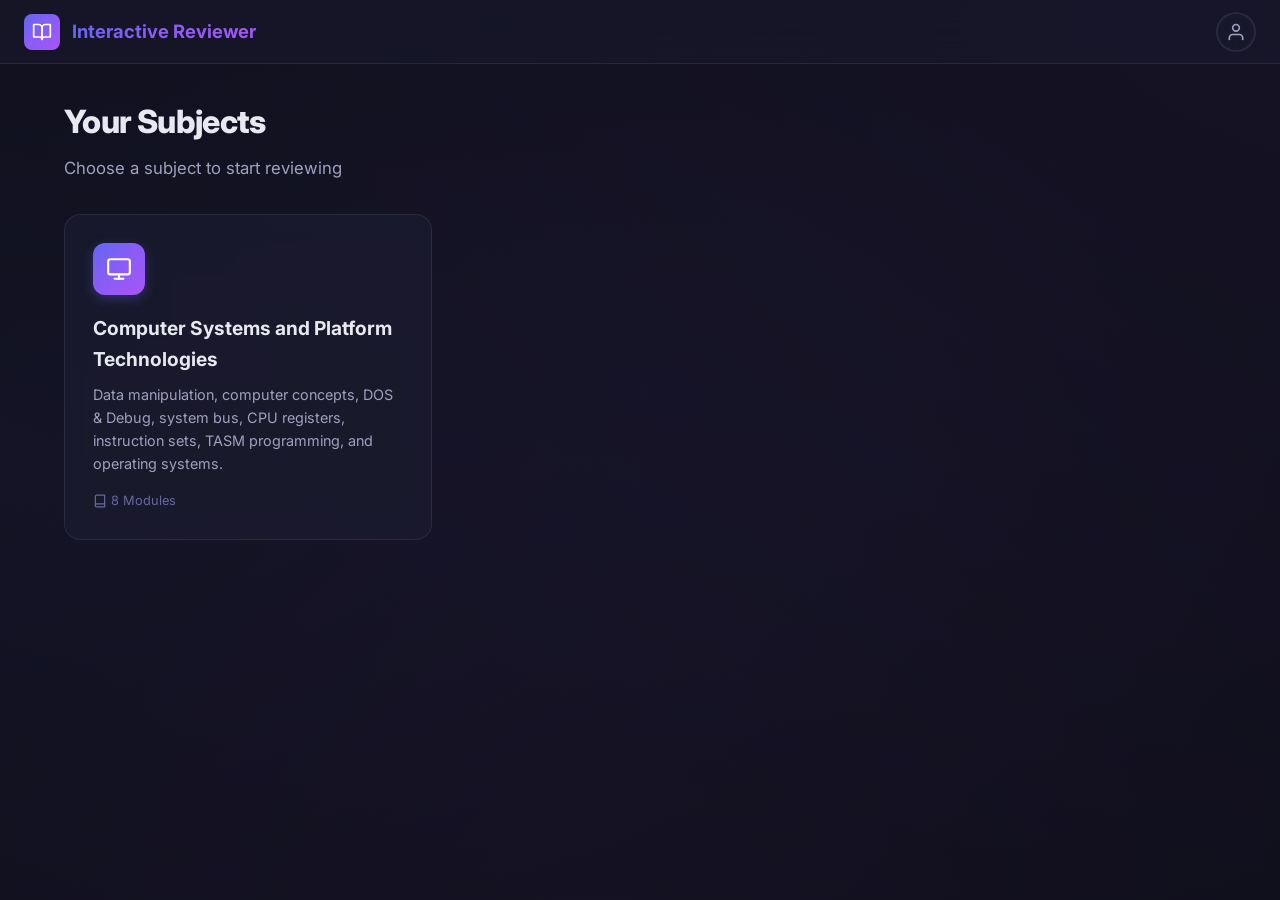
==== index.html @ 827eae52 "Interactive Reviewer - CSPT with 230 questions, profile menu, and theme customization" ====
<!DOCTYPE html>
<html lang="en" data-theme="dark">
<head>
  <meta charset="UTF-8" />
  <meta name="viewport" content="width=device-width, initial-scale=1.0" />
  <meta name="description" content="Interactive Reviewer — Study smarter with organized modules, practice challenges, and instant answer keys." />
  <title>Interactive Reviewer</title>
  <link rel="stylesheet" href="css/styles.css" />
</head>
<body>

  <!-- Header -->
  <header class="header">
    <div class="header-left">
      <div class="header-logo">
        <svg xmlns="http://www.w3.org/2000/svg" viewBox="0 0 24 24" fill="none" stroke="currentColor" stroke-width="2" stroke-linecap="round" stroke-linejoin="round">
          <path d="M2 3h6a4 4 0 0 1 4 4v14a3 3 0 0 0-3-3H2z"/>
          <path d="M22 3h-6a4 4 0 0 0-4 4v14a3 3 0 0 1 3-3h7z"/>
        </svg>
      </div>
      <span class="header-title">Interactive Reviewer</span>
    </div>
    <div class="header-right">
      <div class="profile-menu" id="profileMenu">
        <button class="profile-btn" id="profileBtn" aria-label="Profile settings">
          <svg xmlns="http://www.w3.org/2000/svg" viewBox="0 0 24 24" fill="none" stroke="currentColor" stroke-width="2" stroke-linecap="round" stroke-linejoin="round">
            <path d="M20 21v-2a4 4 0 0 0-4-4H8a4 4 0 0 0-4 4v2"/>
            <circle cx="12" cy="7" r="4"/>
          </svg>
        </button>
        <div class="profile-dropdown" id="profileDropdown">
          <div class="dropdown-section">
            <div class="dropdown-label">Appearance</div>
            <div class="theme-row">
              <span class="theme-row-label">
                <svg xmlns="http://www.w3.org/2000/svg" viewBox="0 0 24 24" fill="none" stroke="currentColor" stroke-width="2" stroke-linecap="round" stroke-linejoin="round"><path d="M21 12.79A9 9 0 1 1 11.21 3 7 7 0 0 0 21 12.79z"/></svg>
                Dark Mode
              </span>
              <button class="theme-toggle" id="themeToggle" aria-label="Toggle dark mode">
                <svg class="theme-toggle-icon sun-icon" xmlns="http://www.w3.org/2000/svg" viewBox="0 0 24 24" fill="currentColor"><path d="M12 2a1 1 0 011 1v1a1 1 0 11-2 0V3a1 1 0 011-1zm0 16a1 1 0 011 1v1a1 1 0 11-2 0v-1a1 1 0 011-1zm8.66-11a1 1 0 01-.37 1.37l-.86.5a1 1 0 11-1-1.73l.86-.5A1 1 0 0120.66 7zM5.57 15.86a1 1 0 01-.37 1.37l-.86.5a1 1 0 11-1-1.73l.86-.5a1 1 0 011.37.36zM22 12a1 1 0 01-1 1h-1a1 1 0 110-2h1a1 1 0 011 1zM4 12a1 1 0 01-1 1H2a1 1 0 110-2h1a1 1 0 011 1zm16.66 3a1 1 0 01-1.37.37l-.86-.5a1 1 0 111-1.73l.86.5a1 1 0 01.37 1.37zM5.57 8.14a1 1 0 01-1.37.37l-.86-.5a1 1 0 111-1.73l.86.5a1 1 0 01.37 1.36zM12 6a6 6 0 100 12 6 6 0 000-12z"/></svg>
                <svg class="theme-toggle-icon moon-icon" xmlns="http://www.w3.org/2000/svg" viewBox="0 0 24 24" fill="currentColor"><path d="M21.75 15.5a.75.75 0 01-.07 1.05 9.96 9.96 0 01-6.18 2.45c-5.52 0-10-4.48-10-10 0-3.31 1.61-6.24 4.09-8.07a.75.75 0 011.12.82A8.5 8.5 0 0019.43 14.4a.75.75 0 01.82.1l1.5 1z"/></svg>
              </button>
            </div>
          </div>
          <div class="dropdown-divider"></div>
          <div class="dropdown-section">
            <div class="dropdown-label">Accent Color</div>
            <div class="color-picker" id="colorPicker">
              <button class="color-swatch" data-color="indigo" title="Indigo" style="--swatch:#6366f1"></button>
              <button class="color-swatch" data-color="rose" title="Rose" style="--swatch:#f43f5e"></button>
              <button class="color-swatch" data-color="emerald" title="Emerald" style="--swatch:#10b981"></button>
              <button class="color-swatch" data-color="amber" title="Amber" style="--swatch:#f59e0b"></button>
              <button class="color-swatch" data-color="cyan" title="Cyan" style="--swatch:#06b6d4"></button>
              <button class="color-swatch" data-color="orange" title="Orange" style="--swatch:#f97316"></button>
              <button class="color-swatch" data-color="violet" title="Violet" style="--swatch:#8b5cf6"></button>
              <button class="color-swatch" data-color="fuchsia" title="Fuchsia" style="--swatch:#d946ef"></button>
            </div>
          </div>
        </div>
      </div>
    </div>
  </header>

  <!-- Main Content -->
  <main class="main-content">
    <div class="section-header">
      <h1>Your Subjects</h1>
      <p>Choose a subject to start reviewing</p>
    </div>

    <div class="subjects-grid" id="subjectsGrid">
      <!-- Subject cards rendered by JS -->
    </div>
  </main>

  <script src="js/app.js"></script>
</body>
</html>
---- css/styles.css ----
/* ===================================================
   Interactive Reviewer — Design System
   =================================================== */
@import url('https://fonts.googleapis.com/css2?family=Inter:wght@300;400;500;600;700;800&display=swap');

/* --- CSS Custom Properties --- */
:root {
  /* Colors - Light Mode */
  --bg-primary: #f0f2f5;
  --bg-secondary: #ffffff;
  --bg-card: rgba(255, 255, 255, 0.85);
  --bg-glass: rgba(255, 255, 255, 0.6);
  --bg-hover: rgba(99, 102, 241, 0.08);

  --text-primary: #1a1a2e;
  --text-secondary: #4a4a6a;
  --text-muted: #8888a4;
  --text-inverse: #ffffff;

  --accent-primary: #6366f1;
  --accent-secondary: #8b5cf6;
  --accent-gradient: linear-gradient(135deg, #6366f1, #8b5cf6, #a855f7);
  --accent-glow: rgba(99, 102, 241, 0.3);

  --success: #10b981;
  --success-bg: rgba(16, 185, 129, 0.12);
  --error: #ef4444;
  --error-bg: rgba(239, 68, 68, 0.12);
  --warning: #f59e0b;
  --warning-bg: rgba(245, 158, 11, 0.12);

  --border-color: rgba(0, 0, 0, 0.08);
  --shadow-sm: 0 1px 3px rgba(0, 0, 0, 0.06);
  --shadow-md: 0 4px 16px rgba(0, 0, 0, 0.08);
  --shadow-lg: 0 8px 32px rgba(0, 0, 0, 0.12);
  --shadow-glow: 0 0 30px rgba(99, 102, 241, 0.15);

  --radius-sm: 8px;
  --radius-md: 12px;
  --radius-lg: 16px;
  --radius-xl: 24px;
  --radius-full: 9999px;

  --transition-fast: 0.15s ease;
  --transition-base: 0.25s ease;
  --transition-slow: 0.4s cubic-bezier(0.16, 1, 0.3, 1);

  --font-family: 'Inter', -apple-system, BlinkMacSystemFont, sans-serif;
}

/* --- Dark Mode --- */
[data-theme="dark"] {
  --bg-primary: #0f0f1a;
  --bg-secondary: #1a1a2e;
  --bg-card: rgba(26, 26, 46, 0.85);
  --bg-glass: rgba(26, 26, 46, 0.6);
  --bg-hover: rgba(99, 102, 241, 0.15);

  --text-primary: #e8e8f0;
  --text-secondary: #a0a0c0;
  --text-muted: #6868a0;

  --accent-glow: rgba(99, 102, 241, 0.4);

  --border-color: rgba(255, 255, 255, 0.08);
  --shadow-sm: 0 1px 3px rgba(0, 0, 0, 0.2);
  --shadow-md: 0 4px 16px rgba(0, 0, 0, 0.3);
  --shadow-lg: 0 8px 32px rgba(0, 0, 0, 0.4);
  --shadow-glow: 0 0 40px rgba(99, 102, 241, 0.25);
}

/* --- Reset & Base --- */
*, *::before, *::after {
  margin: 0;
  padding: 0;
  box-sizing: border-box;
}

html {
  scroll-behavior: smooth;
  -webkit-text-size-adjust: 100%;
}

body {
  font-family: var(--font-family);
  background: var(--bg-primary);
  color: var(--text-primary);
  line-height: 1.6;
  min-height: 100vh;
  transition: background var(--transition-base), color var(--transition-base);
  overflow-x: hidden;
}

/* Background decoration */
body::before {
  content: '';
  position: fixed;
  top: -50%;
  left: -50%;
  width: 200%;
  height: 200%;
  background: radial-gradient(ellipse at 20% 50%, rgba(99, 102, 241, 0.06) 0%, transparent 50%),
              radial-gradient(ellipse at 80% 20%, rgba(139, 92, 246, 0.06) 0%, transparent 50%),
              radial-gradient(ellipse at 50% 80%, rgba(168, 85, 247, 0.04) 0%, transparent 50%);
  pointer-events: none;
  z-index: 0;
}

a { color: var(--accent-primary); text-decoration: none; }

/* --- Header & Navigation --- */
.header {
  position: sticky;
  top: 0;
  z-index: 100;
  background: var(--bg-glass);
  backdrop-filter: blur(20px);
  -webkit-backdrop-filter: blur(20px);
  border-bottom: 1px solid var(--border-color);
  padding: 0 24px;
  height: 64px;
  display: flex;
  align-items: center;
  justify-content: space-between;
}

.header-left {
  display: flex;
  align-items: center;
  gap: 12px;
}

.header-logo {
  width: 36px;
  height: 36px;
  background: var(--accent-gradient);
  border-radius: var(--radius-sm);
  display: flex;
  align-items: center;
  justify-content: center;
}

.header-logo svg { width: 20px; height: 20px; color: white; }

.header-title {
  font-size: 1.15rem;
  font-weight: 700;
  background: var(--accent-gradient);
  -webkit-background-clip: text;
  -webkit-text-fill-color: transparent;
  background-clip: text;
}

.header-right {
  display: flex;
  align-items: center;
  gap: 12px;
}

/* Back button */
.back-btn {
  display: flex;
  align-items: center;
  gap: 6px;
  padding: 8px 14px;
  border: 1px solid var(--border-color);
  border-radius: var(--radius-full);
  background: var(--bg-glass);
  color: var(--text-secondary);
  font-size: 0.85rem;
  font-weight: 500;
  cursor: pointer;
  transition: all var(--transition-fast);
}

.back-btn:hover {
  background: var(--bg-hover);
  color: var(--accent-primary);
  border-color: var(--accent-primary);
}

.back-btn svg { width: 16px; height: 16px; }

/* --- Profile Menu --- */
.profile-menu {
  position: relative;
}

.profile-btn {
  width: 40px;
  height: 40px;
  border-radius: 50%;
  border: 2px solid var(--border-color);
  background: var(--bg-glass);
  backdrop-filter: blur(10px);
  cursor: pointer;
  display: flex;
  align-items: center;
  justify-content: center;
  transition: all var(--transition-base);
  color: var(--text-secondary);
}

.profile-btn svg {
  width: 20px;
  height: 20px;
}

.profile-btn:hover {
  border-color: var(--accent-primary);
  color: var(--accent-primary);
  box-shadow: 0 0 0 4px var(--accent-glow);
}

.profile-menu.open .profile-btn {
  border-color: var(--accent-primary);
  background: rgba(99, 102, 241, 0.1);
  color: var(--accent-primary);
}

/* Profile Dropdown */
.profile-dropdown {
  position: absolute;
  top: calc(100% + 12px);
  right: 0;
  width: 280px;
  background: var(--bg-secondary);
  border: 1px solid var(--border-color);
  border-radius: var(--radius-lg);
  box-shadow: var(--shadow-lg);
  opacity: 0;
  visibility: hidden;
  transform: translateY(-8px) scale(0.96);
  transition: all 0.2s cubic-bezier(0.16, 1, 0.3, 1);
  z-index: 200;
  overflow: hidden;
}

.profile-menu.open .profile-dropdown {
  opacity: 1;
  visibility: visible;
  transform: translateY(0) scale(1);
}

.dropdown-section {
  padding: 16px 18px;
}

.dropdown-label {
  font-size: 0.7rem;
  font-weight: 700;
  text-transform: uppercase;
  letter-spacing: 0.08em;
  color: var(--text-muted);
  margin-bottom: 12px;
}

.dropdown-divider {
  height: 1px;
  background: var(--border-color);
}

/* Dark Mode Row */
.theme-row {
  display: flex;
  align-items: center;
  justify-content: space-between;
}

.theme-row-label {
  display: flex;
  align-items: center;
  gap: 10px;
  font-size: 0.9rem;
  font-weight: 500;
  color: var(--text-primary);
}

.theme-row-label svg {
  width: 18px;
  height: 18px;
  color: var(--accent-primary);
}

/* --- Dark Mode Toggle (inside dropdown) --- */
.theme-toggle {
  position: relative;
  width: 52px;
  height: 28px;
  background: var(--border-color);
  border-radius: var(--radius-full);
  border: none;
  cursor: pointer;
  transition: background var(--transition-base);
  display: flex;
  align-items: center;
  padding: 2px;
  flex-shrink: 0;
}

.theme-toggle::after {
  content: '';
  width: 24px;
  height: 24px;
  background: white;
  border-radius: 50%;
  transition: transform var(--transition-slow);
  box-shadow: 0 1px 4px rgba(0,0,0,0.15);
}

[data-theme="dark"] .theme-toggle {
  background: var(--accent-primary);
}

[data-theme="dark"] .theme-toggle::after {
  transform: translateX(24px);
}

.theme-toggle-icon {
  position: absolute;
  top: 50%;
  transform: translateY(-50%);
  width: 14px;
  height: 14px;
  transition: opacity var(--transition-base);
}

.theme-toggle .sun-icon { left: 6px; opacity: 1; color: #f59e0b; }
.theme-toggle .moon-icon { right: 6px; opacity: 0; color: white; }

[data-theme="dark"] .theme-toggle .sun-icon { opacity: 0; }
[data-theme="dark"] .theme-toggle .moon-icon { opacity: 1; }

/* --- Color Picker --- */
.color-picker {
  display: grid;
  grid-template-columns: repeat(4, 1fr);
  gap: 10px;
}

.color-swatch {
  width: 36px;
  height: 36px;
  border-radius: 50%;
  border: 3px solid transparent;
  background: var(--swatch);
  cursor: pointer;
  transition: all var(--transition-fast);
  position: relative;
  justify-self: center;
}

.color-swatch:hover {
  transform: scale(1.15);
  box-shadow: 0 0 12px var(--swatch);
}

.color-swatch.active {
  border-color: var(--text-primary);
  box-shadow: 0 0 0 3px var(--bg-secondary), 0 0 0 5px var(--swatch);
}

.color-swatch.active::after {
  content: '';
  position: absolute;
  top: 50%;
  left: 50%;
  transform: translate(-50%, -50%);
  width: 14px;
  height: 14px;
  background: white;
  border-radius: 50%;
  box-shadow: 0 1px 3px rgba(0,0,0,0.2);
}

/* --- Main Content --- */
.main-content {
  position: relative;
  z-index: 1;
  max-width: 1200px;
  margin: 0 auto;
  padding: 32px 24px 80px;
}

/* --- Section Headers --- */
.section-header {
  margin-bottom: 32px;
}

.section-header h1 {
  font-size: 2rem;
  font-weight: 800;
  letter-spacing: -0.02em;
  margin-bottom: 8px;
}

.section-header p {
  color: var(--text-secondary);
  font-size: 1.05rem;
}

/* --- Subject Cards (Homepage) --- */
.subjects-grid {
  display: grid;
  grid-template-columns: repeat(auto-fill, minmax(320px, 1fr));
  gap: 24px;
}

.subject-card {
  position: relative;
  background: var(--bg-card);
  backdrop-filter: blur(10px);
  border: 1px solid var(--border-color);
  border-radius: var(--radius-lg);
  padding: 28px;
  cursor: pointer;
  transition: all var(--transition-slow);
  overflow: hidden;
  text-decoration: none;
  color: inherit;
  display: block;
}

.subject-card::before {
  content: '';
  position: absolute;
  top: 0;
  left: 0;
  right: 0;
  height: 4px;
  background: var(--accent-gradient);
  opacity: 0;
  transition: opacity var(--transition-base);
}

.subject-card:hover {
  transform: translateY(-4px);
  box-shadow: var(--shadow-lg), var(--shadow-glow);
  border-color: rgba(99, 102, 241, 0.2);
}

.subject-card:hover::before { opacity: 1; }

.subject-card-icon {
  width: 52px;
  height: 52px;
  background: var(--accent-gradient);
  border-radius: var(--radius-md);
  display: flex;
  align-items: center;
  justify-content: center;
  margin-bottom: 18px;
  box-shadow: 0 4px 12px rgba(99, 102, 241, 0.3);
}

.subject-card-icon svg { width: 26px; height: 26px; color: white; }

.subject-card h3 {
  font-size: 1.2rem;
  font-weight: 700;
  margin-bottom: 8px;
}

.subject-card p {
  color: var(--text-secondary);
  font-size: 0.9rem;
  margin-bottom: 16px;
}

.subject-card-meta {
  display: flex;
  gap: 16px;
  font-size: 0.8rem;
  color: var(--text-muted);
}

.subject-card-meta span {
  display: flex;
  align-items: center;
  gap: 4px;
}

.subject-card-meta svg { width: 14px; height: 14px; }

/* --- Tab Navigation --- */
.tab-nav {
  display: flex;
  gap: 4px;
  background: var(--bg-glass);
  backdrop-filter: blur(10px);
  border: 1px solid var(--border-color);
  border-radius: var(--radius-full);
  padding: 4px;
  margin-bottom: 32px;
  width: fit-content;
}

.tab-btn {
  display: flex;
  align-items: center;
  gap: 8px;
  padding: 10px 20px;
  border: none;
  border-radius: var(--radius-full);
  background: transparent;
  color: var(--text-secondary);
  font-family: var(--font-family);
  font-size: 0.9rem;
  font-weight: 500;
  cursor: pointer;
  transition: all var(--transition-fast);
  white-space: nowrap;
}

.tab-btn svg { width: 18px; height: 18px; }

.tab-btn:hover {
  color: var(--text-primary);
  background: var(--bg-hover);
}

.tab-btn.active {
  background: var(--accent-gradient);
  color: white;
  box-shadow: 0 2px 12px rgba(99, 102, 241, 0.3);
}

/* --- Module Cards --- */
.module-grid {
  display: grid;
  grid-template-columns: repeat(auto-fill, minmax(280px, 1fr));
  gap: 16px;
}

.module-card {
  background: var(--bg-card);
  backdrop-filter: blur(10px);
  border: 1px solid var(--border-color);
  border-radius: var(--radius-md);
  padding: 22px;
  cursor: pointer;
  transition: all var(--transition-slow);
  display: flex;
  align-items: center;
  gap: 16px;
}

.module-card:hover {
  transform: translateY(-2px);
  box-shadow: var(--shadow-md);
  border-color: rgba(99, 102, 241, 0.2);
}

.module-card-number {
  width: 44px;
  height: 44px;
  background: var(--accent-gradient);
  border-radius: var(--radius-sm);
  display: flex;
  align-items: center;
  justify-content: center;
  font-weight: 700;
  color: white;
  font-size: 1.1rem;
  flex-shrink: 0;
}

.module-card-info h4 {
  font-size: 0.95rem;
  font-weight: 600;
  margin-bottom: 4px;
}

.module-card-info p {
  font-size: 0.8rem;
  color: var(--text-muted);
}

/* --- Reviewer Notes View --- */
.reviewer-content {
  animation: fadeSlideUp 0.4s ease;
}

.reviewer-back {
  display: inline-flex;
  align-items: center;
  gap: 6px;
  padding: 8px 16px;
  border: 1px solid var(--border-color);
  border-radius: var(--radius-full);
  background: var(--bg-glass);
  color: var(--text-secondary);
  font-size: 0.85rem;
  font-weight: 500;
  cursor: pointer;
  transition: all var(--transition-fast);
  margin-bottom: 24px;
}

.reviewer-back:hover {
  background: var(--bg-hover);
  color: var(--accent-primary);
}

.reviewer-back svg { width: 16px; height: 16px; }

.notes-section {
  background: var(--bg-card);
  backdrop-filter: blur(10px);
  border: 1px solid var(--border-color);
  border-radius: var(--radius-lg);
  padding: 28px;
  margin-bottom: 20px;
}

.notes-section h3 {
  font-size: 1.1rem;
  font-weight: 700;
  margin-bottom: 16px;
  display: flex;
  align-items: center;
  gap: 8px;
}

.notes-section h3 .badge {
  font-size: 0.7rem;
  font-weight: 600;
  padding: 2px 8px;
  border-radius: var(--radius-full);
  background: var(--accent-gradient);
  color: white;
}

.notes-list {
  list-style: none;
}

.notes-list li {
  position: relative;
  padding: 10px 0 10px 24px;
  color: var(--text-secondary);
  font-size: 0.92rem;
  border-bottom: 1px solid var(--border-color);
}

.notes-list li:last-child { border-bottom: none; }

.notes-list li::before {
  content: '';
  position: absolute;
  left: 0;
  top: 18px;
  width: 8px;
  height: 8px;
  background: var(--accent-primary);
  border-radius: 50%;
  opacity: 0.6;
}

.notes-list li strong {
  color: var(--text-primary);
  font-weight: 600;
}

/* --- Challenge / Quiz UI --- */
.challenge-setup {
  animation: fadeSlideUp 0.4s ease;
}

.mode-selector {
  display: flex;
  gap: 16px;
  margin-bottom: 24px;
  flex-wrap: wrap;
}

.mode-card {
  flex: 1;
  min-width: 220px;
  background: var(--bg-card);
  backdrop-filter: blur(10px);
  border: 2px solid var(--border-color);
  border-radius: var(--radius-lg);
  padding: 24px;
  cursor: pointer;
  transition: all var(--transition-slow);
  text-align: center;
}

.mode-card:hover {
  transform: translateY(-2px);
  box-shadow: var(--shadow-md);
}

.mode-card.selected {
  border-color: var(--accent-primary);
  box-shadow: var(--shadow-glow);
}

.mode-card-icon {
  width: 56px;
  height: 56px;
  margin: 0 auto 12px;
  border-radius: var(--radius-md);
  display: flex;
  align-items: center;
  justify-content: center;
  font-size: 1.8rem;
}

.mode-card.normal .mode-card-icon {
  background: var(--success-bg);
}

.mode-card.hell .mode-card-icon {
  background: var(--error-bg);
}

.mode-card h4 { font-weight: 700; font-size: 1.05rem; margin-bottom: 6px; }
.mode-card p { color: var(--text-muted); font-size: 0.82rem; }

/* Settings Panel */
.settings-panel {
  background: var(--bg-card);
  backdrop-filter: blur(10px);
  border: 1px solid var(--border-color);
  border-radius: var(--radius-lg);
  padding: 24px;
  margin-bottom: 24px;
}

.settings-panel h4 {
  font-size: 1rem;
  font-weight: 700;
  margin-bottom: 20px;
  display: flex;
  align-items: center;
  gap: 8px;
}

.settings-panel h4 svg { width: 20px; height: 20px; color: var(--accent-primary); }

.settings-group {
  margin-bottom: 20px;
}

.settings-group:last-child { margin-bottom: 0; }

.settings-group label {
  display: block;
  font-size: 0.85rem;
  font-weight: 600;
  color: var(--text-secondary);
  margin-bottom: 8px;
}

.settings-group select,
.settings-group input[type="number"] {
  width: 100%;
  padding: 10px 14px;
  border: 1px solid var(--border-color);
  border-radius: var(--radius-sm);
  background: var(--bg-secondary);
  color: var(--text-primary);
  font-family: var(--font-family);
  font-size: 0.9rem;
  transition: border-color var(--transition-fast);
}

.settings-group select:focus,
.settings-group input[type="number"]:focus {
  outline: none;
  border-color: var(--accent-primary);
  box-shadow: 0 0 0 3px var(--accent-glow);
}

.settings-row {
  display: grid;
  grid-template-columns: 1fr 1fr;
  gap: 16px;
}

/* Start Button */
.start-btn {
  width: 100%;
  padding: 14px 28px;
  background: var(--accent-gradient);
  color: white;
  border: none;
  border-radius: var(--radius-md);
  font-family: var(--font-family);
  font-size: 1rem;
  font-weight: 700;
  cursor: pointer;
  transition: all var(--transition-base);
  box-shadow: 0 4px 16px rgba(99, 102, 241, 0.3);
}

.start-btn:hover {
  transform: translateY(-2px);
  box-shadow: 0 6px 24px rgba(99, 102, 241, 0.4);
}

.start-btn:active { transform: translateY(0); }

/* Quiz Container */
.quiz-container {
  animation: fadeSlideUp 0.4s ease;
}

.quiz-header {
  display: flex;
  align-items: center;
  justify-content: space-between;
  margin-bottom: 24px;
  flex-wrap: wrap;
  gap: 12px;
}

.quiz-progress {
  display: flex;
  align-items: center;
  gap: 12px;
  font-size: 0.9rem;
  font-weight: 600;
  color: var(--text-secondary);
}

.progress-bar {
  width: 200px;
  height: 6px;
  background: var(--border-color);
  border-radius: var(--radius-full);
  overflow: hidden;
}

.progress-bar-fill {
  height: 100%;
  background: var(--accent-gradient);
  border-radius: var(--radius-full);
  transition: width var(--transition-slow);
}

.quiz-timer {
  display: flex;
  align-items: center;
  gap: 8px;
  padding: 8px 16px;
  background: var(--bg-card);
  border: 1px solid var(--border-color);
  border-radius: var(--radius-full);
  font-size: 0.9rem;
  font-weight: 600;
  font-variant-numeric: tabular-nums;
}

.quiz-timer svg { width: 16px; height: 16px; color: var(--accent-primary); }

.quiz-timer.warning { color: var(--warning); border-color: var(--warning); }
.quiz-timer.danger { color: var(--error); border-color: var(--error); animation: pulse 1s infinite; }

/* Question Card */
.question-card {
  background: var(--bg-card);
  backdrop-filter: blur(10px);
  border: 1px solid var(--border-color);
  border-radius: var(--radius-lg);
  padding: 32px;
  margin-bottom: 20px;
}

.question-type-badge {
  display: inline-block;
  padding: 4px 12px;
  background: var(--accent-gradient);
  color: white;
  border-radius: var(--radius-full);
  font-size: 0.72rem;
  font-weight: 600;
  text-transform: uppercase;
  letter-spacing: 0.05em;
  margin-bottom: 16px;
}

.question-text {
  font-size: 1.1rem;
  font-weight: 600;
  line-height: 1.7;
  margin-bottom: 24px;
}

/* Answer Options */
.options-list {
  display: flex;
  flex-direction: column;
  gap: 10px;
}

.option-btn {
  display: flex;
  align-items: center;
  gap: 14px;
  width: 100%;
  padding: 14px 18px;
  background: var(--bg-secondary);
  border: 2px solid var(--border-color);
  border-radius: var(--radius-md);
  text-align: left;
  cursor: pointer;
  font-family: var(--font-family);
  font-size: 0.95rem;
  color: var(--text-primary);
  transition: all var(--transition-fast);
}

.option-btn:hover {
  border-color: var(--accent-primary);
  background: var(--bg-hover);
}

.option-btn.selected {
  border-color: var(--accent-primary);
  background: rgba(99, 102, 241, 0.1);
}

.option-btn.correct {
  border-color: var(--success);
  background: var(--success-bg);
}

.option-btn.wrong {
  border-color: var(--error);
  background: var(--error-bg);
}

.option-letter {
  width: 32px;
  height: 32px;
  border-radius: 50%;
  border: 2px solid var(--border-color);
  display: flex;
  align-items: center;
  justify-content: center;
  font-weight: 700;
  font-size: 0.85rem;
  flex-shrink: 0;
  transition: all var(--transition-fast);
}

.option-btn.selected .option-letter {
  background: var(--accent-primary);
  color: white;
  border-color: var(--accent-primary);
}

.option-btn.correct .option-letter {
  background: var(--success);
  color: white;
  border-color: var(--success);
}

.option-btn.wrong .option-letter {
  background: var(--error);
  color: white;
  border-color: var(--error);
}

/* True/False buttons */
.tf-options {
  display: grid;
  grid-template-columns: 1fr 1fr;
  gap: 12px;
}

.tf-btn {
  padding: 18px;
  border: 2px solid var(--border-color);
  border-radius: var(--radius-md);
  background: var(--bg-secondary);
  font-family: var(--font-family);
  font-size: 1.1rem;
  font-weight: 700;
  cursor: pointer;
  transition: all var(--transition-fast);
  color: var(--text-primary);
}

.tf-btn:hover { border-color: var(--accent-primary); }
.tf-btn.selected { border-color: var(--accent-primary); background: rgba(99, 102, 241, 0.1); }
.tf-btn.correct { border-color: var(--success); background: var(--success-bg); }
.tf-btn.wrong { border-color: var(--error); background: var(--error-bg); }

/* Identification input */
.identification-input {
  width: 100%;
  padding: 14px 18px;
  border: 2px solid var(--border-color);
  border-radius: var(--radius-md);
  background: var(--bg-secondary);
  color: var(--text-primary);
  font-family: var(--font-family);
  font-size: 1rem;
  transition: border-color var(--transition-fast);
}

.identification-input:focus {
  outline: none;
  border-color: var(--accent-primary);
  box-shadow: 0 0 0 3px var(--accent-glow);
}

/* Explanation */
.explanation-box {
  margin-top: 20px;
  padding: 16px 20px;
  background: rgba(99, 102, 241, 0.06);
  border-left: 4px solid var(--accent-primary);
  border-radius: 0 var(--radius-sm) var(--radius-sm) 0;
  animation: fadeSlideUp 0.3s ease;
}

.explanation-box h5 {
  font-size: 0.82rem;
  font-weight: 700;
  color: var(--accent-primary);
  text-transform: uppercase;
  letter-spacing: 0.05em;
  margin-bottom: 6px;
}

.explanation-box p {
  font-size: 0.9rem;
  color: var(--text-secondary);
  line-height: 1.6;
}

/* Question Navigation */
.quiz-nav {
  display: flex;
  justify-content: space-between;
  align-items: center;
  gap: 12px;
  flex-wrap: wrap;
}

.quiz-nav-btn {
  display: flex;
  align-items: center;
  gap: 8px;
  padding: 10px 20px;
  border: 1px solid var(--border-color);
  border-radius: var(--radius-full);
  background: var(--bg-glass);
  color: var(--text-secondary);
  font-family: var(--font-family);
  font-size: 0.9rem;
  font-weight: 500;
  cursor: pointer;
  transition: all var(--transition-fast);
}

.quiz-nav-btn:hover:not(:disabled) {
  background: var(--bg-hover);
  color: var(--accent-primary);
  border-color: var(--accent-primary);
}

.quiz-nav-btn:disabled {
  opacity: 0.4;
  cursor: not-allowed;
}

.quiz-nav-btn svg { width: 16px; height: 16px; }

.quiz-nav-btn.submit-btn {
  background: var(--accent-gradient);
  color: white;
  border: none;
  box-shadow: 0 2px 12px rgba(99, 102, 241, 0.3);
}

.quiz-nav-btn.submit-btn:hover {
  transform: translateY(-1px);
  box-shadow: 0 4px 18px rgba(99, 102, 241, 0.4);
}

/* Question dots */
.question-dots {
  display: flex;
  gap: 6px;
  flex-wrap: wrap;
  justify-content: center;
}

.q-dot {
  width: 32px;
  height: 32px;
  border-radius: 50%;
  border: 2px solid var(--border-color);
  background: var(--bg-secondary);
  display: flex;
  align-items: center;
  justify-content: center;
  font-size: 0.72rem;
  font-weight: 700;
  cursor: pointer;
  transition: all var(--transition-fast);
  color: var(--text-muted);
}

.q-dot:hover { border-color: var(--accent-primary); color: var(--accent-primary); }
.q-dot.current { background: var(--accent-primary); color: white; border-color: var(--accent-primary); }
.q-dot.answered { background: rgba(99, 102, 241, 0.15); border-color: var(--accent-primary); color: var(--accent-primary); }
.q-dot.correct-dot { background: var(--success-bg); border-color: var(--success); color: var(--success); }
.q-dot.wrong-dot { background: var(--error-bg); border-color: var(--error); color: var(--error); }

/* --- Results Screen --- */
.results-container {
  animation: fadeSlideUp 0.5s ease;
  text-align: center;
}

.results-score-circle {
  width: 180px;
  height: 180px;
  margin: 0 auto 24px;
  position: relative;
}

.results-score-circle svg {
  width: 100%;
  height: 100%;
  transform: rotate(-90deg);
}

.results-score-circle circle {
  fill: none;
  stroke-width: 8;
}

.results-score-circle .bg-circle {
  stroke: var(--border-color);
}

.results-score-circle .score-circle {
  stroke: var(--accent-primary);
  stroke-dasharray: 502;
  stroke-dashoffset: 502;
  stroke-linecap: round;
  transition: stroke-dashoffset 1.5s cubic-bezier(0.16, 1, 0.3, 1);
}

.results-score-circle .score-text {
  position: absolute;
  top: 50%;
  left: 50%;
  transform: translate(-50%, -50%);
  font-size: 2.5rem;
  font-weight: 800;
}

.results-score-circle .score-label {
  position: absolute;
  top: 65%;
  left: 50%;
  transform: translateX(-50%);
  font-size: 0.8rem;
  color: var(--text-muted);
  font-weight: 500;
}

.results-message {
  font-size: 1.3rem;
  font-weight: 700;
  margin-bottom: 8px;
}

.results-sub {
  color: var(--text-secondary);
  font-size: 0.95rem;
  margin-bottom: 32px;
}

.results-stats {
  display: flex;
  justify-content: center;
  gap: 32px;
  margin-bottom: 32px;
}

.results-stat {
  text-align: center;
}

.results-stat-value {
  font-size: 1.5rem;
  font-weight: 800;
}

.results-stat-value.correct-val { color: var(--success); }
.results-stat-value.wrong-val { color: var(--error); }

.results-stat-label {
  font-size: 0.8rem;
  color: var(--text-muted);
  font-weight: 500;
}

.results-actions {
  display: flex;
  gap: 12px;
  justify-content: center;
  flex-wrap: wrap;
}

.results-btn {
  padding: 12px 24px;
  border-radius: var(--radius-full);
  font-family: var(--font-family);
  font-size: 0.9rem;
  font-weight: 600;
  cursor: pointer;
  transition: all var(--transition-fast);
}

.results-btn.primary {
  background: var(--accent-gradient);
  color: white;
  border: none;
  box-shadow: 0 2px 12px rgba(99, 102, 241, 0.3);
}

.results-btn.secondary {
  background: transparent;
  border: 1px solid var(--border-color);
  color: var(--text-secondary);
}

.results-btn:hover { transform: translateY(-2px); }

/* Results Review */
.results-review {
  margin-top: 40px;
  text-align: left;
}

.results-review h3 {
  font-size: 1.1rem;
  font-weight: 700;
  margin-bottom: 16px;
}

.review-item {
  background: var(--bg-card);
  border: 1px solid var(--border-color);
  border-radius: var(--radius-md);
  padding: 20px;
  margin-bottom: 12px;
}

.review-item.correct-review { border-left: 4px solid var(--success); }
.review-item.wrong-review { border-left: 4px solid var(--error); }

.review-item-question {
  font-weight: 600;
  margin-bottom: 8px;
}

.review-item-answer {
  font-size: 0.9rem;
  color: var(--text-secondary);
}

.review-item-answer span { font-weight: 600; }
.review-item-answer .user-ans { color: var(--error); }
.review-item-answer .correct-ans { color: var(--success); }

/* --- Answer Key --- */
.answer-key-container {
  animation: fadeSlideUp 0.4s ease;
}

.answer-key-controls {
  display: flex;
  justify-content: space-between;
  align-items: center;
  gap: 12px;
  margin-bottom: 24px;
  flex-wrap: wrap;
}

.view-mode-toggle {
  display: flex;
  gap: 4px;
  background: var(--bg-glass);
  border: 1px solid var(--border-color);
  border-radius: var(--radius-full);
  padding: 3px;
}

.view-mode-btn {
  padding: 8px 14px;
  border: none;
  border-radius: var(--radius-full);
  background: transparent;
  color: var(--text-secondary);
  font-family: var(--font-family);
  font-size: 0.82rem;
  font-weight: 500;
  cursor: pointer;
  transition: all var(--transition-fast);
}

.view-mode-btn:hover { color: var(--text-primary); }
.view-mode-btn.active { background: var(--accent-gradient); color: white; }

.search-bar {
  position: relative;
  flex: 1;
  min-width: 200px;
  max-width: 400px;
}

.search-bar input {
  width: 100%;
  padding: 10px 14px 10px 40px;
  border: 1px solid var(--border-color);
  border-radius: var(--radius-full);
  background: var(--bg-glass);
  color: var(--text-primary);
  font-family: var(--font-family);
  font-size: 0.9rem;
  transition: border-color var(--transition-fast);
}

.search-bar input:focus {
  outline: none;
  border-color: var(--accent-primary);
  box-shadow: 0 0 0 3px var(--accent-glow);
}

.search-bar svg {
  position: absolute;
  left: 14px;
  top: 50%;
  transform: translateY(-50%);
  width: 16px;
  height: 16px;
  color: var(--text-muted);
}

/* Card Flip */
.flip-card-container {
  display: flex;
  flex-direction: column;
  align-items: center;
  gap: 20px;
}

.flip-card {
  width: 100%;
  max-width: 500px;
  height: 300px;
  perspective: 1000px;
  cursor: pointer;
}

.flip-card-inner {
  position: relative;
  width: 100%;
  height: 100%;
  transition: transform 0.6s cubic-bezier(0.16, 1, 0.3, 1);
  transform-style: preserve-3d;
}

.flip-card.flipped .flip-card-inner {
  transform: rotateY(180deg);
}

.flip-card-front,
.flip-card-back {
  position: absolute;
  width: 100%;
  height: 100%;
  backface-visibility: hidden;
  background: var(--bg-card);
  backdrop-filter: blur(10px);
  border: 1px solid var(--border-color);
  border-radius: var(--radius-lg);
  display: flex;
  flex-direction: column;
  align-items: center;
  justify-content: center;
  padding: 32px;
  text-align: center;
}

.flip-card-back {
  transform: rotateY(180deg);
  background: linear-gradient(135deg, rgba(99, 102, 241, 0.05), rgba(139, 92, 246, 0.05));
}

.flip-card-label {
  font-size: 0.72rem;
  font-weight: 700;
  text-transform: uppercase;
  letter-spacing: 0.08em;
  color: var(--accent-primary);
  margin-bottom: 12px;
}

.flip-card-text {
  font-size: 1.05rem;
  font-weight: 500;
  line-height: 1.6;
}

.flip-card-hint {
  position: absolute;
  bottom: 16px;
  font-size: 0.75rem;
  color: var(--text-muted);
}

/* Show All View */
.qa-list {
  display: flex;
  flex-direction: column;
  gap: 12px;
}

.qa-item {
  background: var(--bg-card);
  border: 1px solid var(--border-color);
  border-radius: var(--radius-md);
  padding: 20px;
  transition: all var(--transition-fast);
}

.qa-item:hover { border-color: rgba(99, 102, 241, 0.2); }

.qa-item-q {
  font-weight: 600;
  margin-bottom: 10px;
  display: flex;
  gap: 8px;
}

.qa-item-q .q-num {
  color: var(--accent-primary);
  font-weight: 700;
  flex-shrink: 0;
}

.qa-item-a {
  padding-left: 28px;
  color: var(--text-secondary);
  font-size: 0.92rem;
}

.qa-item-a strong {
  color: var(--success);
}

/* --- Animations --- */
@keyframes fadeSlideUp {
  from { opacity: 0; transform: translateY(16px); }
  to { opacity: 1; transform: translateY(0); }
}

@keyframes pulse {
  0%, 100% { opacity: 1; }
  50% { opacity: 0.6; }
}

@keyframes spin {
  to { transform: rotate(360deg); }
}

/* --- Loading Spinner --- */
.loading-spinner {
  width: 40px;
  height: 40px;
  border: 3px solid var(--border-color);
  border-top-color: var(--accent-primary);
  border-radius: 50%;
  animation: spin 0.8s linear infinite;
  margin: 40px auto;
}

/* --- Empty / Placeholder States --- */
.empty-state {
  text-align: center;
  padding: 48px 24px;
  color: var(--text-muted);
}

.empty-state svg {
  width: 64px;
  height: 64px;
  margin-bottom: 16px;
  opacity: 0.4;
}

.empty-state h3 {
  font-size: 1.1rem;
  font-weight: 600;
  margin-bottom: 8px;
  color: var(--text-secondary);
}

/* --- Tab Content --- */
.tab-content { display: none; }
.tab-content.active { display: block; animation: fadeSlideUp 0.4s ease; }

/* --- Responsive --- */
@media (max-width: 768px) {
  .header { padding: 0 16px; height: 56px; }
  .header-title { font-size: 1rem; }
  .main-content { padding: 20px 16px 60px; }

  .section-header h1 { font-size: 1.5rem; }
  .section-header p { font-size: 0.9rem; }

  .subjects-grid { grid-template-columns: 1fr; }
  .module-grid { grid-template-columns: 1fr; }

  .tab-nav {
    width: 100%;
    overflow-x: auto;
    -webkit-overflow-scrolling: touch;
  }

  .tab-btn {
    padding: 8px 14px;
    font-size: 0.82rem;
  }

  .quiz-header { flex-direction: column; align-items: stretch; }
  .progress-bar { width: 100%; }

  .question-card { padding: 20px; }
  .question-text { font-size: 1rem; }
  .option-btn { padding: 12px 14px; font-size: 0.88rem; }

  .settings-row { grid-template-columns: 1fr; }
  .mode-selector { flex-direction: column; }

  .results-stats { gap: 20px; }
  .results-score-circle { width: 140px; height: 140px; }
  .results-score-circle .score-text { font-size: 2rem; }

  .answer-key-controls { flex-direction: column; align-items: stretch; }
  .search-bar { max-width: 100%; }

  .flip-card { height: 250px; }

  .profile-dropdown {
    width: calc(100vw - 32px);
    right: -8px;
  }
}

@media (max-width: 480px) {
  .header-title { display: none; }
  .tab-btn span { display: none; }
  .question-dots { gap: 4px; }
  .q-dot { width: 28px; height: 28px; font-size: 0.65rem; }
}
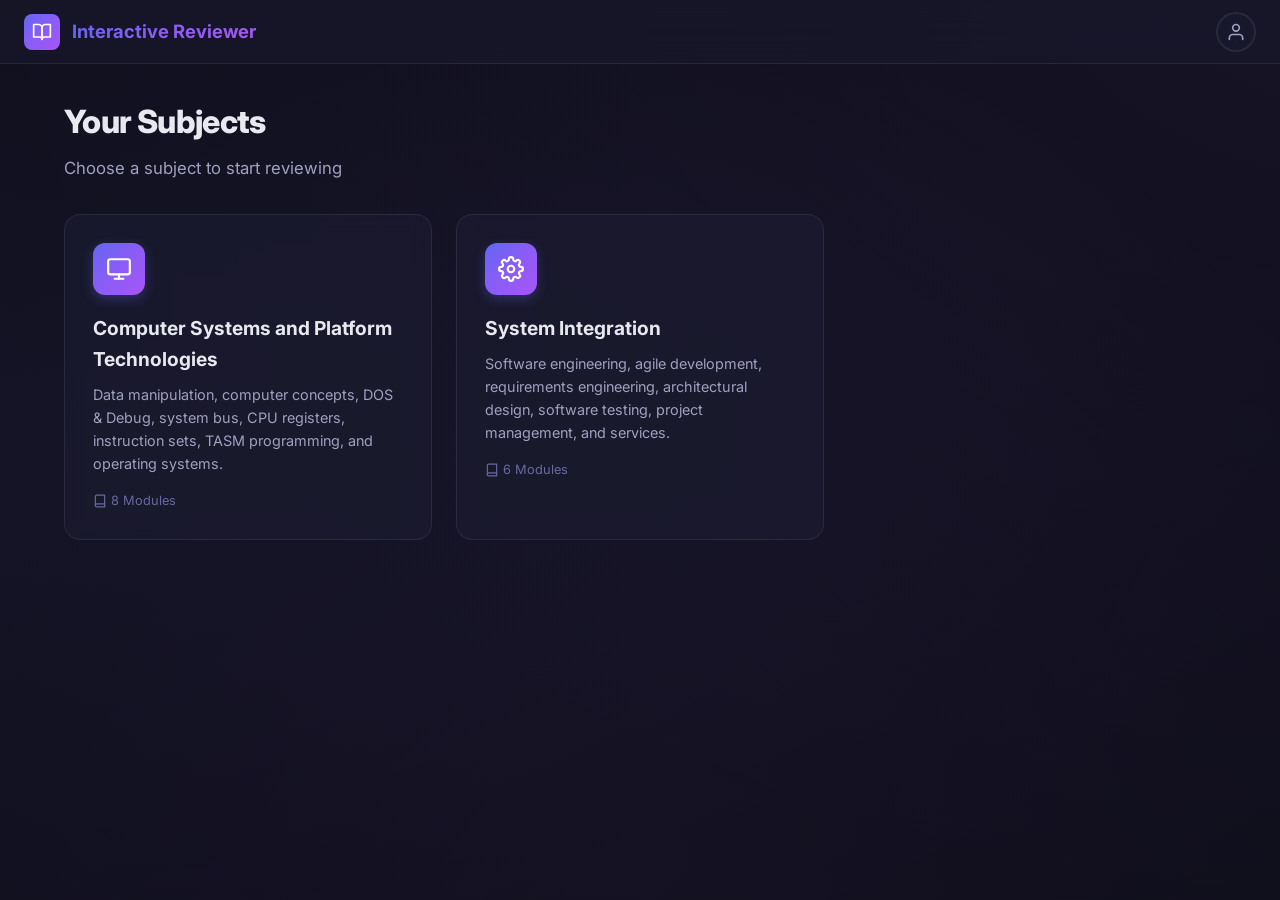
==== commit 5fff1b7f: "feat: Add System Integration subject (589 questions), What's New modal, multi-subject data registry" ====
--- a/index.html
+++ b/index.html
@@ -56,6 +56,13 @@
               <button class="color-swatch" data-color="fuchsia" title="Fuchsia" style="--swatch:#d946ef"></button>
             </div>
           </div>
+          <div class="dropdown-divider"></div>
+          <div class="dropdown-section">
+            <button class="dropdown-btn" onclick="showWhatsNew()">
+              <svg xmlns="http://www.w3.org/2000/svg" width="16" height="16" viewBox="0 0 24 24" fill="none" stroke="currentColor" stroke-width="2" stroke-linecap="round" stroke-linejoin="round"><path d="M12 20h9"/><path d="M16.5 3.5a2.121 2.121 0 1 1 3 3L7 19l-4 1 1-4L16.5 3.5z"/></svg>
+              What's New
+            </button>
+          </div>
         </div>
       </div>
     </div>
--- a/css/styles.css
+++ b/css/styles.css
@@ -1513,6 +1513,292 @@
 .tab-content { display: none; }
 .tab-content.active { display: block; animation: fadeSlideUp 0.4s ease; }
 
+/* --- Table Flag Challenge --- */
+.tf-special-card { border: 1px dashed var(--accent-primary) !important; }
+.tf-special-card:hover { border-style: solid !important; }
+
+.tf-table-wrapper {
+  overflow-x: auto;
+  -webkit-overflow-scrolling: touch;
+  border-radius: var(--radius-lg);
+  border: 1px solid var(--border-color);
+}
+
+.tf-table {
+  width: 100%;
+  border-collapse: collapse;
+  font-size: 0.85rem;
+  min-width: 600px;
+}
+
+.tf-table thead tr {
+  background: var(--accent-gradient);
+  color: white;
+}
+
+.tf-table thead th {
+  padding: 10px 8px;
+  text-align: center;
+  font-weight: 700;
+  font-size: 0.78rem;
+  letter-spacing: 0.04em;
+  white-space: nowrap;
+}
+
+.tf-table thead th:nth-child(1) { width: 36px; }
+.tf-table thead th:nth-child(2) { text-align: left; min-width: 140px; }
+.tf-table thead th:nth-child(3) { text-align: left; min-width: 120px; }
+.tf-table .flag-col { width: 48px; }
+
+.tf-table tbody tr {
+  border-bottom: 1px solid var(--border-color);
+  transition: background var(--transition-fast);
+}
+
+.tf-table tbody tr:nth-child(even) { background: rgba(255,255,255,0.02); }
+.tf-table tbody tr:hover { background: rgba(99,102,241,0.06); }
+
+.tf-table td {
+  padding: 8px 8px;
+  text-align: center;
+  vertical-align: middle;
+}
+
+.tf-table .step-num {
+  font-weight: 700;
+  color: var(--text-muted);
+  font-size: 0.8rem;
+}
+
+.tf-table .step-inst {
+  text-align: left;
+  font-family: 'Courier New', monospace;
+  font-weight: 600;
+  color: var(--text-primary);
+  font-size: 0.82rem;
+}
+
+.tf-table .step-dest {
+  text-align: left;
+  font-family: 'Courier New', monospace;
+  font-weight: 700;
+  color: var(--accent-primary);
+  font-size: 0.82rem;
+}
+
+/* Flag toggle button */
+.flag-toggle {
+  width: 32px;
+  height: 32px;
+  border-radius: 6px;
+  border: 2px solid var(--border-color);
+  background: var(--bg-secondary);
+  cursor: pointer;
+  font-weight: 800;
+  font-size: 0.85rem;
+  color: var(--text-muted);
+  transition: all var(--transition-fast);
+  display: inline-flex;
+  align-items: center;
+  justify-content: center;
+}
+
+.flag-toggle:hover {
+  border-color: var(--accent-primary);
+  background: rgba(99,102,241,0.1);
+}
+
+.flag-toggle.val-0 {
+  background: rgba(16, 185, 129, 0.12);
+  border-color: #10b981;
+  color: #10b981;
+}
+
+.flag-toggle.val-1 {
+  background: rgba(239, 68, 68, 0.12);
+  border-color: #ef4444;
+  color: #ef4444;
+}
+
+/* Flag states after submit */
+.flag-cell.flag-x {
+  color: var(--text-muted);
+  font-style: italic;
+  font-weight: 600;
+  font-size: 0.85rem;
+}
+
+.flag-cell.flag-correct {
+  background: rgba(16, 185, 129, 0.1);
+}
+
+.flag-cell.flag-correct .flag-user {
+  color: var(--success);
+  font-weight: 700;
+}
+
+.flag-cell.flag-wrong {
+  background: rgba(239, 68, 68, 0.1);
+}
+
+.flag-cell.flag-wrong .flag-user {
+  color: var(--error);
+  font-weight: 700;
+  text-decoration: line-through;
+}
+
+.flag-cell.flag-wrong .flag-answer {
+  display: block;
+  color: var(--success);
+  font-weight: 700;
+  font-size: 0.75rem;
+}
+
+/* Row results */
+.tf-table tbody tr.row-correct {
+  background: rgba(16, 185, 129, 0.05) !important;
+}
+
+.tf-table tbody tr.row-wrong {
+  background: rgba(239, 68, 68, 0.04) !important;
+}
+
+/* Results bar */
+.tf-results-bar {
+  text-align: center;
+  padding: 20px;
+  margin-top: 16px;
+  background: var(--bg-secondary);
+  border-radius: var(--radius-lg);
+  border: 1px solid var(--border-color);
+}
+
+.tf-score {
+  font-size: 1.3rem;
+  font-weight: 800;
+  color: var(--accent-primary);
+}
+
+/* --- Dropdown Button --- */
+.dropdown-btn {
+  width: 100%;
+  display: flex;
+  align-items: center;
+  gap: 10px;
+  padding: 10px 12px;
+  border: none;
+  background: none;
+  color: var(--text-primary);
+  font-size: 0.88rem;
+  font-weight: 500;
+  cursor: pointer;
+  border-radius: var(--radius-sm);
+  transition: background var(--transition-fast);
+}
+.dropdown-btn:hover {
+  background: rgba(255,255,255,0.06);
+}
+.dropdown-btn svg { flex-shrink: 0; }
+
+/* --- Modal --- */
+.modal-overlay {
+  position: fixed;
+  inset: 0;
+  background: rgba(0,0,0,0.6);
+  backdrop-filter: blur(4px);
+  display: flex;
+  align-items: center;
+  justify-content: center;
+  z-index: 2000;
+  animation: fadeSlideUp 0.3s ease;
+  padding: 20px;
+}
+.modal-content {
+  background: var(--bg-secondary);
+  border-radius: var(--radius-lg);
+  border: 1px solid var(--border-color);
+  width: 100%;
+  max-width: 520px;
+  max-height: 80vh;
+  display: flex;
+  flex-direction: column;
+  box-shadow: 0 20px 60px rgba(0,0,0,0.4);
+}
+.modal-header {
+  display: flex;
+  align-items: center;
+  justify-content: space-between;
+  padding: 20px 24px 16px;
+  border-bottom: 1px solid var(--border-color);
+}
+.modal-header h2 {
+  font-size: 1.2rem;
+  font-weight: 700;
+  color: var(--text-primary);
+}
+.modal-close {
+  background: none;
+  border: none;
+  color: var(--text-muted);
+  cursor: pointer;
+  padding: 4px;
+  border-radius: 6px;
+  transition: all var(--transition-fast);
+}
+.modal-close:hover { color: var(--text-primary); background: rgba(255,255,255,0.06); }
+.modal-body {
+  padding: 20px 24px;
+  overflow-y: auto;
+}
+
+/* --- What's New --- */
+.wn-release { margin-bottom: 24px; }
+.wn-release:last-child { margin-bottom: 0; }
+.wn-version-row {
+  display: flex;
+  align-items: center;
+  gap: 12px;
+  margin-bottom: 10px;
+}
+.wn-version {
+  font-weight: 800;
+  font-size: 1rem;
+  color: var(--accent-primary);
+  background: rgba(99,102,241,0.1);
+  padding: 2px 10px;
+  border-radius: 20px;
+}
+.wn-date {
+  font-size: 0.82rem;
+  color: var(--text-muted);
+}
+.wn-list {
+  list-style: none;
+  padding: 0;
+  margin: 0;
+}
+.wn-list li {
+  padding: 6px 0;
+  font-size: 0.88rem;
+  color: var(--text-secondary);
+  display: flex;
+  align-items: flex-start;
+  gap: 8px;
+}
+.wn-badge {
+  display: inline-block;
+  padding: 1px 7px;
+  border-radius: 4px;
+  font-size: 0.65rem;
+  font-weight: 800;
+  letter-spacing: 0.04em;
+  flex-shrink: 0;
+  margin-top: 2px;
+}
+.wn-new { background: rgba(16,185,129,0.15); color: #10b981; }
+.wn-fix { background: rgba(239,68,68,0.15); color: #ef4444; }
+.wn-improve { background: rgba(99,102,241,0.15); color: #6366f1; }
+
 /* --- Responsive --- */
 @media (max-width: 768px) {
   .header { padding: 0 16px; height: 56px; }
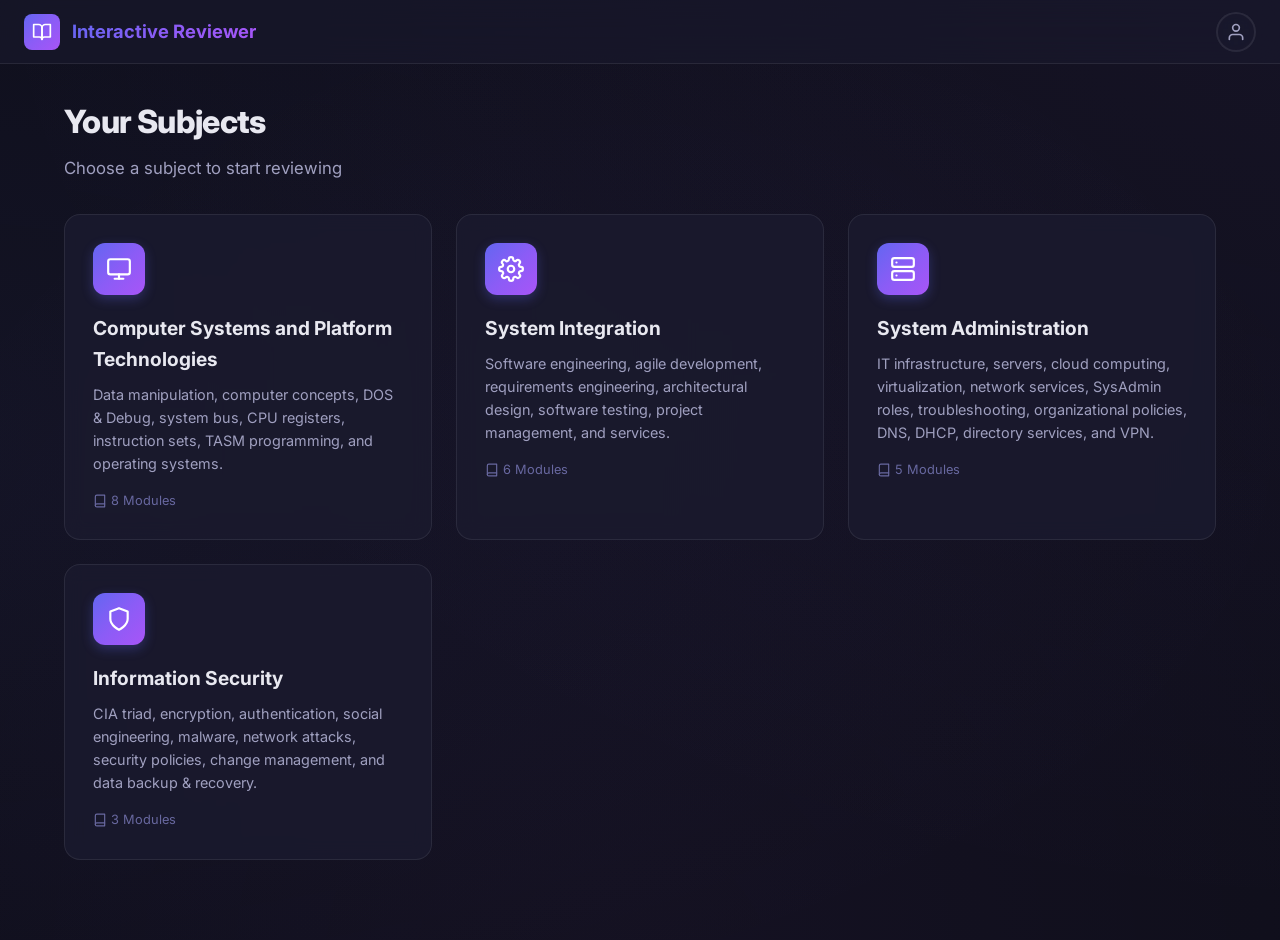
==== commit 0441d8b3: "feat: add opt-in "Cute Mode" (mascot, pastels, confetti, streak & stickers) A profile-menu toggle (o" ====
--- a/index.html
+++ b/index.html
@@ -41,6 +41,13 @@
                 <svg class="theme-toggle-icon moon-icon" xmlns="http://www.w3.org/2000/svg" viewBox="0 0 24 24" fill="currentColor"><path d="M21.75 15.5a.75.75 0 01-.07 1.05 9.96 9.96 0 01-6.18 2.45c-5.52 0-10-4.48-10-10 0-3.31 1.61-6.24 4.09-8.07a.75.75 0 011.12.82A8.5 8.5 0 0019.43 14.4a.75.75 0 01.82.1l1.5 1z"/></svg>
               </button>
             </div>
+            <div class="theme-row">
+              <span class="theme-row-label">
+                <svg xmlns="http://www.w3.org/2000/svg" viewBox="0 0 24 24" fill="none" stroke="currentColor" stroke-width="2" stroke-linecap="round" stroke-linejoin="round"><polygon points="12 2 15.09 8.26 22 9.27 17 14.14 18.18 21.02 12 17.77 5.82 21.02 7 14.14 2 9.27 8.91 8.26 12 2"/></svg>
+                Cute Mode
+              </span>
+              <button class="cute-toggle" id="cuteToggle" role="switch" aria-checked="false" aria-label="Toggle cute mode"></button>
+            </div>
           </div>
           <div class="dropdown-divider"></div>
           <div class="dropdown-section">
@@ -54,6 +61,10 @@
               <button class="color-swatch" data-color="orange" title="Orange" style="--swatch:#f97316"></button>
               <button class="color-swatch" data-color="violet" title="Violet" style="--swatch:#8b5cf6"></button>
               <button class="color-swatch" data-color="fuchsia" title="Fuchsia" style="--swatch:#d946ef"></button>
+              <button class="color-swatch" data-color="pink" title="Cotton Candy" style="--swatch:#ff8ec6"></button>
+              <button class="color-swatch" data-color="mint" title="Mint" style="--swatch:#34d6a8"></button>
+              <button class="color-swatch" data-color="lavender" title="Lavender" style="--swatch:#b49cff"></button>
+              <button class="color-swatch" data-color="peach" title="Peach" style="--swatch:#ff9e7d"></button>
             </div>
           </div>
           <div class="dropdown-divider"></div>
@@ -80,6 +91,7 @@
     </div>
   </main>
 
+  <script src="js/cute.js"></script>
   <script src="js/app.js"></script>
 </body>
 </html>
--- a/css/styles.css
+++ b/css/styles.css
@@ -1114,6 +1114,97 @@
 .q-dot.correct-dot { background: var(--success-bg); border-color: var(--success); color: var(--success); }
 .q-dot.wrong-dot { background: var(--error-bg); border-color: var(--error); color: var(--error); }
 
+/* Question Nav Toggle Button */
+.q-nav-toggle-btn {
+  display: inline-flex;
+  align-items: center;
+  gap: 8px;
+  padding: 10px 20px;
+  border: 1px solid var(--border-color);
+  border-radius: var(--radius-full);
+  background: var(--bg-glass);
+  backdrop-filter: blur(10px);
+  color: var(--text-secondary);
+  font-family: var(--font-family);
+  font-size: 0.85rem;
+  font-weight: 600;
+  cursor: pointer;
+  transition: all var(--transition-fast);
+}
+
+.q-nav-toggle-btn:hover {
+  border-color: var(--accent-primary);
+  color: var(--accent-primary);
+  background: var(--bg-hover);
+}
+
+.q-nav-toggle-btn svg { flex-shrink: 0; }
+
+/* Question Nav Overlay */
+.q-nav-overlay {
+  display: none;
+  position: fixed;
+  inset: 0;
+  z-index: 1000;
+  background: rgba(0, 0, 0, 0.6);
+  backdrop-filter: blur(4px);
+  align-items: center;
+  justify-content: center;
+  padding: 20px;
+  animation: fadeIn 0.2s ease;
+}
+
+.q-nav-overlay.active { display: flex; }
+
+.q-nav-popup {
+  background: var(--bg-primary);
+  border: 1px solid var(--border-color);
+  border-radius: var(--radius-lg);
+  padding: 24px;
+  max-width: 500px;
+  width: 100%;
+  max-height: 70vh;
+  overflow-y: auto;
+  box-shadow: 0 20px 60px rgba(0, 0, 0, 0.4);
+  animation: fadeSlideUp 0.3s ease;
+}
+
+.q-nav-popup-header {
+  display: flex;
+  align-items: center;
+  justify-content: space-between;
+  margin-bottom: 16px;
+}
+
+.q-nav-popup-header h3 {
+  font-size: 1rem;
+  font-weight: 700;
+}
+
+.q-nav-close {
+  width: 32px;
+  height: 32px;
+  border: none;
+  border-radius: 50%;
+  background: var(--bg-secondary);
+  color: var(--text-muted);
+  cursor: pointer;
+  display: flex;
+  align-items: center;
+  justify-content: center;
+  transition: all var(--transition-fast);
+}
+
+.q-nav-close:hover {
+  background: var(--error-bg);
+  color: var(--error);
+}
+
+@keyframes fadeIn {
+  from { opacity: 0; }
+  to { opacity: 1; }
+}
+
 /* --- Results Screen --- */
 .results-container {
   animation: fadeSlideUp 0.5s ease;
@@ -1314,6 +1405,52 @@
 .view-mode-btn:hover { color: var(--text-primary); }
 .view-mode-btn.active { background: var(--accent-gradient); color: white; }
 
+/* --- Subject module list (Quiz / Answer Key) --- */
+.modules-view { margin-top: 8px; }
+.modules-toggle {
+  display: inline-flex;
+  margin-bottom: 10px;
+}
+.modules-hint {
+  color: var(--text-muted);
+  font-size: 0.9rem;
+  margin: 0 0 20px;
+}
+
+/* --- Quiz top bar (Back + Shuffle) --- */
+.quiz-topbar {
+  display: flex;
+  align-items: center;
+  justify-content: space-between;
+  gap: 12px;
+  margin-bottom: 16px;
+}
+.shuffle-toggle {
+  display: inline-flex;
+  align-items: center;
+  gap: 7px;
+  padding: 8px 14px;
+  border: 1px solid var(--border-color);
+  border-radius: var(--radius-full);
+  background: var(--bg-glass);
+  color: var(--text-secondary);
+  font-family: var(--font-family);
+  font-size: 0.82rem;
+  font-weight: 600;
+  cursor: pointer;
+  transition: all var(--transition-fast);
+}
+.shuffle-toggle:hover {
+  color: var(--text-primary);
+  border-color: var(--accent-primary);
+}
+.shuffle-toggle.active {
+  background: var(--accent-gradient);
+  color: white;
+  border-color: transparent;
+}
+.shuffle-toggle svg { width: 16px; height: 16px; }
+
 .search-bar {
   position: relative;
   flex: 1;
@@ -1853,3 +1990,130 @@
   .question-dots { gap: 4px; }
   .q-dot { width: 28px; height: 28px; font-size: 0.65rem; }
 }
+
+/* ===================================================
+   Cute Mode — opt-in playful layer (data-cute="on")
+   =================================================== */
+
+/* Cute-mode toggle switch in the profile menu */
+.cute-toggle {
+  width: 46px; height: 26px; flex: 0 0 auto; position: relative;
+  border-radius: var(--radius-full); border: 1px solid var(--border-color);
+  background: var(--bg-glass); cursor: pointer; padding: 0;
+  transition: background var(--transition-base), border-color var(--transition-base);
+}
+.cute-toggle::after {
+  content: ''; position: absolute; top: 2px; left: 2px; width: 20px; height: 20px;
+  border-radius: 50%; background: var(--text-muted);
+  transition: left 0.22s cubic-bezier(.34,1.56,.64,1), background 0.2s;
+}
+.cute-toggle.on { background: var(--accent-gradient); border-color: transparent; }
+.cute-toggle.on::after { left: 23px; background: #fff; }
+.cute-toggle:focus-visible { outline: 2px solid var(--accent-primary); outline-offset: 2px; }
+
+/* --- Soft visual refresh when cute mode is on --- */
+[data-cute="on"] {
+  --radius-sm: 14px;
+  --radius-md: 20px;
+  --radius-lg: 26px;
+  --radius-xl: 32px;
+}
+[data-cute="on"] body {
+  background:
+    radial-gradient(closest-side at 8% 0%, rgba(255,142,198,.10), transparent),
+    radial-gradient(closest-side at 92% 4%, rgba(185,164,255,.10), transparent),
+    radial-gradient(closest-side at 96% 96%, rgba(126,224,193,.09), transparent),
+    var(--bg-primary);
+  background-attachment: fixed;
+}
+[data-cute="on"] h1, [data-cute="on"] h2, [data-cute="on"] h3, [data-cute="on"] h4,
+[data-cute="on"] .header-title, [data-cute="on"] .question-text,
+[data-cute="on"] .score-text, [data-cute="on"] .results-message,
+[data-cute="on"] .flip-card-text {
+  font-family: 'Fredoka', ui-rounded, 'Segoe UI Rounded', 'Varela Round', var(--font-family);
+  letter-spacing: 0;
+}
+[data-cute="on"] .module-card:hover,
+[data-cute="on"] .subject-card:hover { transform: translateY(-4px) rotate(-0.5deg); }
+[data-cute="on"] .module-card-number { border-radius: 52% 48% 46% 54% / 55% 50% 50% 45%; }
+[data-cute="on"] .option-btn .option-letter { border-radius: 50%; }
+
+/* Delight: reveal animations on graded options */
+[data-cute="on"] .option-btn.correct,
+[data-cute="on"] .tf-btn.correct { animation: cuteBounce 0.45s ease; }
+[data-cute="on"] .option-btn.wrong,
+[data-cute="on"] .tf-btn.wrong { animation: cuteShake 0.4s ease; }
+@keyframes cuteBounce { 0%,100% { transform: none; } 40% { transform: translateY(-6px) scale(1.02); } }
+@keyframes cuteShake { 0%,100% { transform: translateX(0); } 25% { transform: translateX(-6px); } 50% { transform: translateX(5px); } 75% { transform: translateX(-3px); } }
+
+/* --- Rewards: streak + sticker shelf (module list) --- */
+.cute-rewards { display: flex; gap: 10px; margin: 0 0 20px; flex-wrap: wrap; }
+.cute-streak {
+  display: flex; align-items: center; gap: 8px; padding: 10px 14px;
+  border-radius: var(--radius-md); border: 1px solid var(--border-color);
+  background: linear-gradient(135deg, rgba(255,142,198,.14), rgba(185,164,255,.14));
+  font-weight: 700; font-size: 0.9rem; white-space: nowrap;
+}
+.cute-shelf {
+  flex: 1; min-width: 160px; display: flex; align-items: center; gap: 6px;
+  padding: 8px 14px; border-radius: var(--radius-md);
+  background: var(--bg-card); border: 1px solid var(--border-color); overflow: hidden;
+}
+.cute-shelf-lbl { font-size: 0.7rem; color: var(--text-muted); font-weight: 700; }
+.cute-sticker { font-size: 1.2rem; line-height: 1; animation: cutePlop 0.4s ease both; }
+@keyframes cutePlop { from { transform: scale(0) rotate(-20deg); } to { transform: none; } }
+
+/* --- Study buddy mascot (floating, decorative) --- */
+.cute-buddy { display: none; }
+[data-cute="on"] .cute-buddy {
+  display: block; position: fixed; right: 14px; bottom: 14px;
+  width: 74px; height: 74px; z-index: 50; pointer-events: none;
+  filter: drop-shadow(0 6px 10px rgba(0,0,0,.18));
+  animation: cutePlop 0.4s ease both;
+}
+.cute-buddy svg { width: 100%; height: 100%; overflow: visible; display: block; }
+.cute-buddy .cb-body { transform-origin: 50% 92%; animation: cbBob 3s ease-in-out infinite; }
+.cute-combo {
+  position: absolute; top: -12px; left: 50%; transform: translateX(-50%);
+  font-size: 0.72rem; font-weight: 800; color: var(--accent-primary);
+  background: var(--bg-card); border: 1px solid var(--border-color);
+  padding: 2px 8px; border-radius: var(--radius-full); white-space: nowrap;
+  opacity: 0; transition: opacity 0.2s; box-shadow: var(--shadow-sm);
+}
+.cute-combo.on { opacity: 1; }
+/* expressions */
+.cute-buddy .cb-eyes-happy, .cute-buddy .cb-eyes-sad, .cute-buddy .cb-eyes-sleepy,
+.cute-buddy .cb-m-smile, .cute-buddy .cb-m-frown, .cute-buddy .cb-m-open,
+.cute-buddy .cb-sparkle { display: none; }
+.cute-buddy.is-happy .cb-eyes-open, .cute-buddy.is-sad .cb-eyes-open,
+.cute-buddy.is-sleepy .cb-eyes-open, .cute-buddy.is-celebrate .cb-eyes-open { display: none; }
+.cute-buddy.is-happy .cb-eyes-happy, .cute-buddy.is-celebrate .cb-eyes-happy { display: block; }
+.cute-buddy.is-sad .cb-eyes-sad { display: block; }
+.cute-buddy.is-sleepy .cb-eyes-sleepy { display: block; }
+.cute-buddy.is-happy .cb-m-smile, .cute-buddy.is-celebrate .cb-m-open { display: block; }
+.cute-buddy.is-sad .cb-m-frown { display: block; }
+.cute-buddy.is-happy .cb-m-neutral, .cute-buddy.is-sad .cb-m-neutral,
+.cute-buddy.is-celebrate .cb-m-neutral { display: none; }
+.cute-buddy.is-celebrate .cb-sparkle { display: block; animation: cbTwinkle 0.8s ease infinite; }
+.cute-buddy.anim-bounce .cb-body { animation: cbBounce 0.5s ease; }
+.cute-buddy.anim-wiggle .cb-body { animation: cbWiggle 0.5s ease; }
+.cute-buddy.anim-jump .cb-body { animation: cbJump 0.7s ease; }
+@keyframes cbBob { 0%,100% { transform: translateY(0); } 50% { transform: translateY(-4px); } }
+@keyframes cbBounce { 0%,100% { transform: translateY(0); } 30% { transform: translateY(-16px) scale(1.05); } 60% { transform: translateY(0) scaleY(.94); } }
+@keyframes cbWiggle { 0%,100% { transform: rotate(0); } 20% { transform: rotate(-8deg); } 40% { transform: rotate(7deg); } 60% { transform: rotate(-5deg); } 80% { transform: rotate(3deg); } }
+@keyframes cbJump { 0% { transform: translateY(0); } 40% { transform: translateY(-26px) rotate(-6deg); } 70% { transform: translateY(0); } 85% { transform: scaleY(.9); } 100% { transform: none; } }
+@keyframes cbTwinkle { 0%,100% { opacity: .3; transform: scale(.8); } 50% { opacity: 1; transform: scale(1.1); } }
+
+/* Confetti overlay */
+.cute-confetti { position: fixed; inset: 0; width: 100%; height: 100%; pointer-events: none; z-index: 60; display: none; }
+[data-cute="on"] .cute-confetti { display: block; }
+
+@media (prefers-reduced-motion: reduce) {
+  .cute-buddy .cb-body { animation: none; }
+  [data-cute="on"] .option-btn.correct, [data-cute="on"] .option-btn.wrong,
+  [data-cute="on"] .tf-btn.correct, [data-cute="on"] .tf-btn.wrong { animation: none; }
+}
+
+@media (max-width: 480px) {
+  [data-cute="on"] .cute-buddy { width: 60px; height: 60px; right: 10px; bottom: 10px; }
+}
